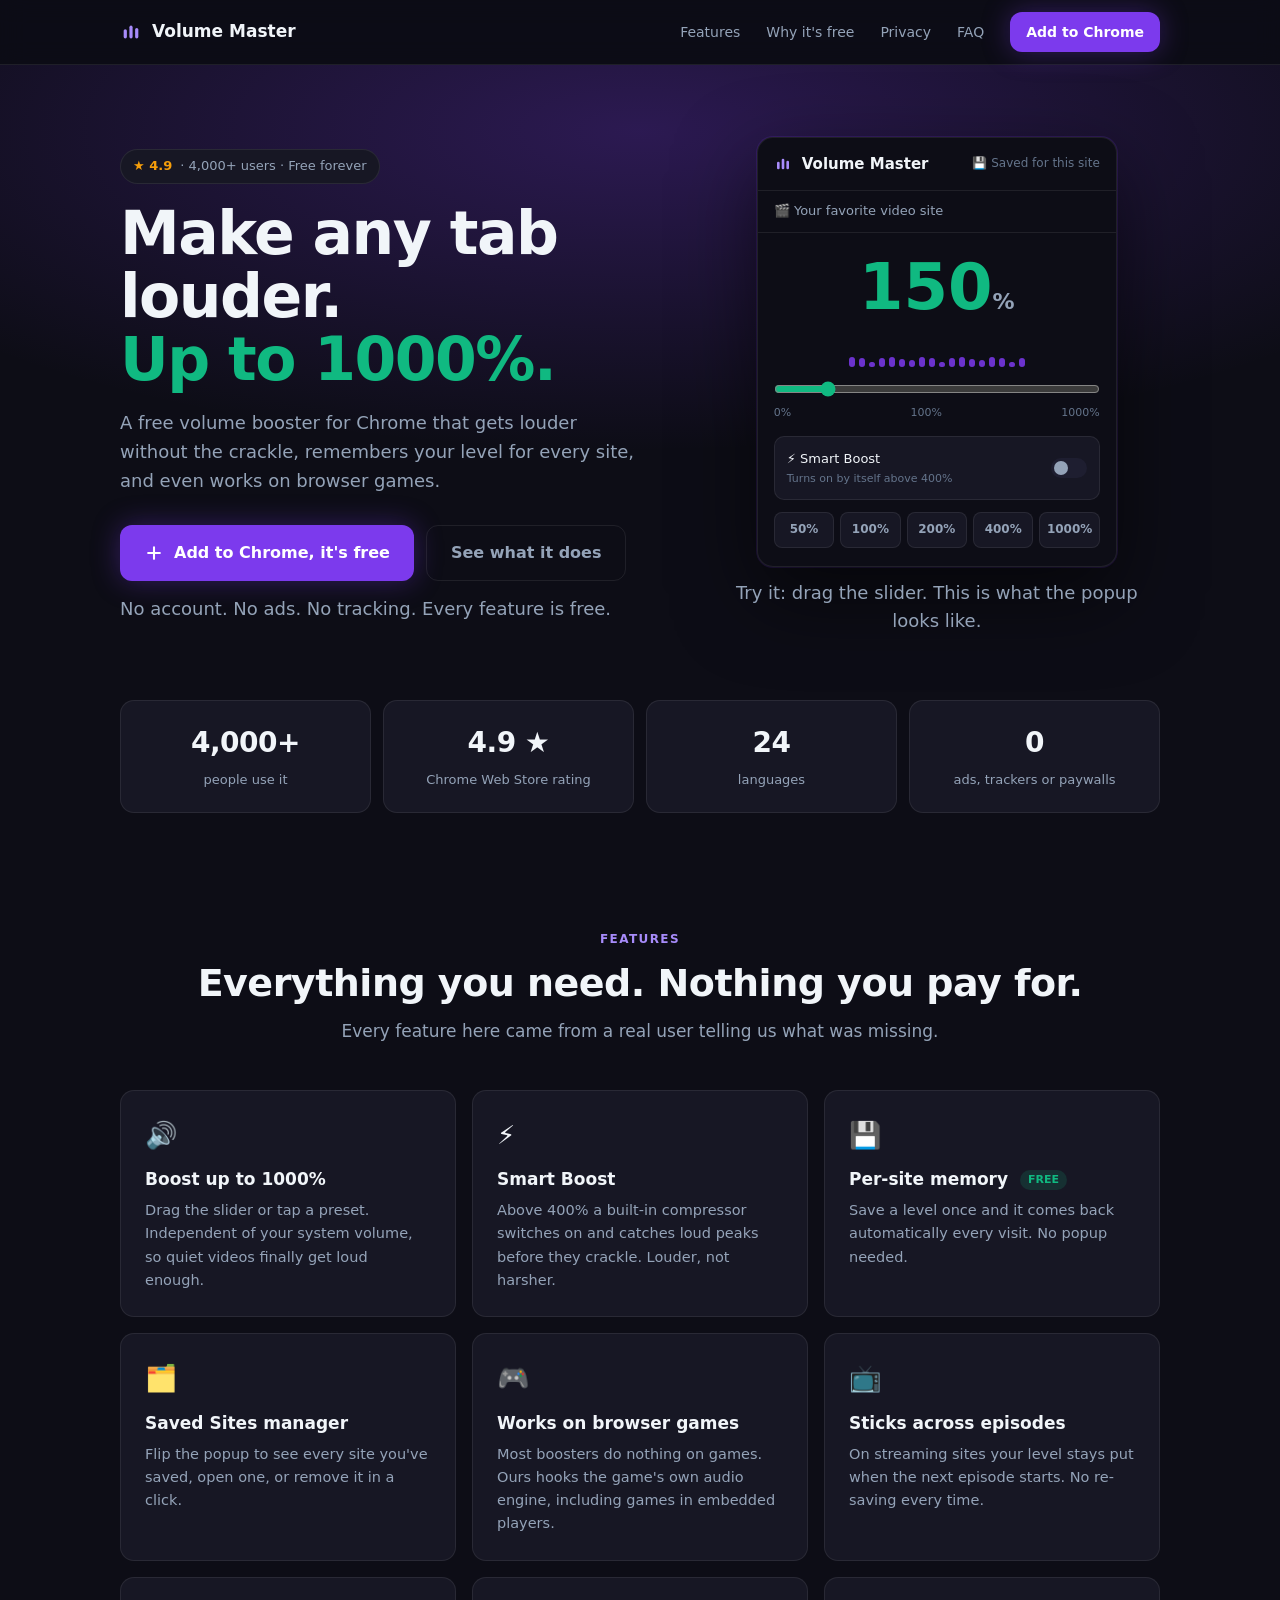
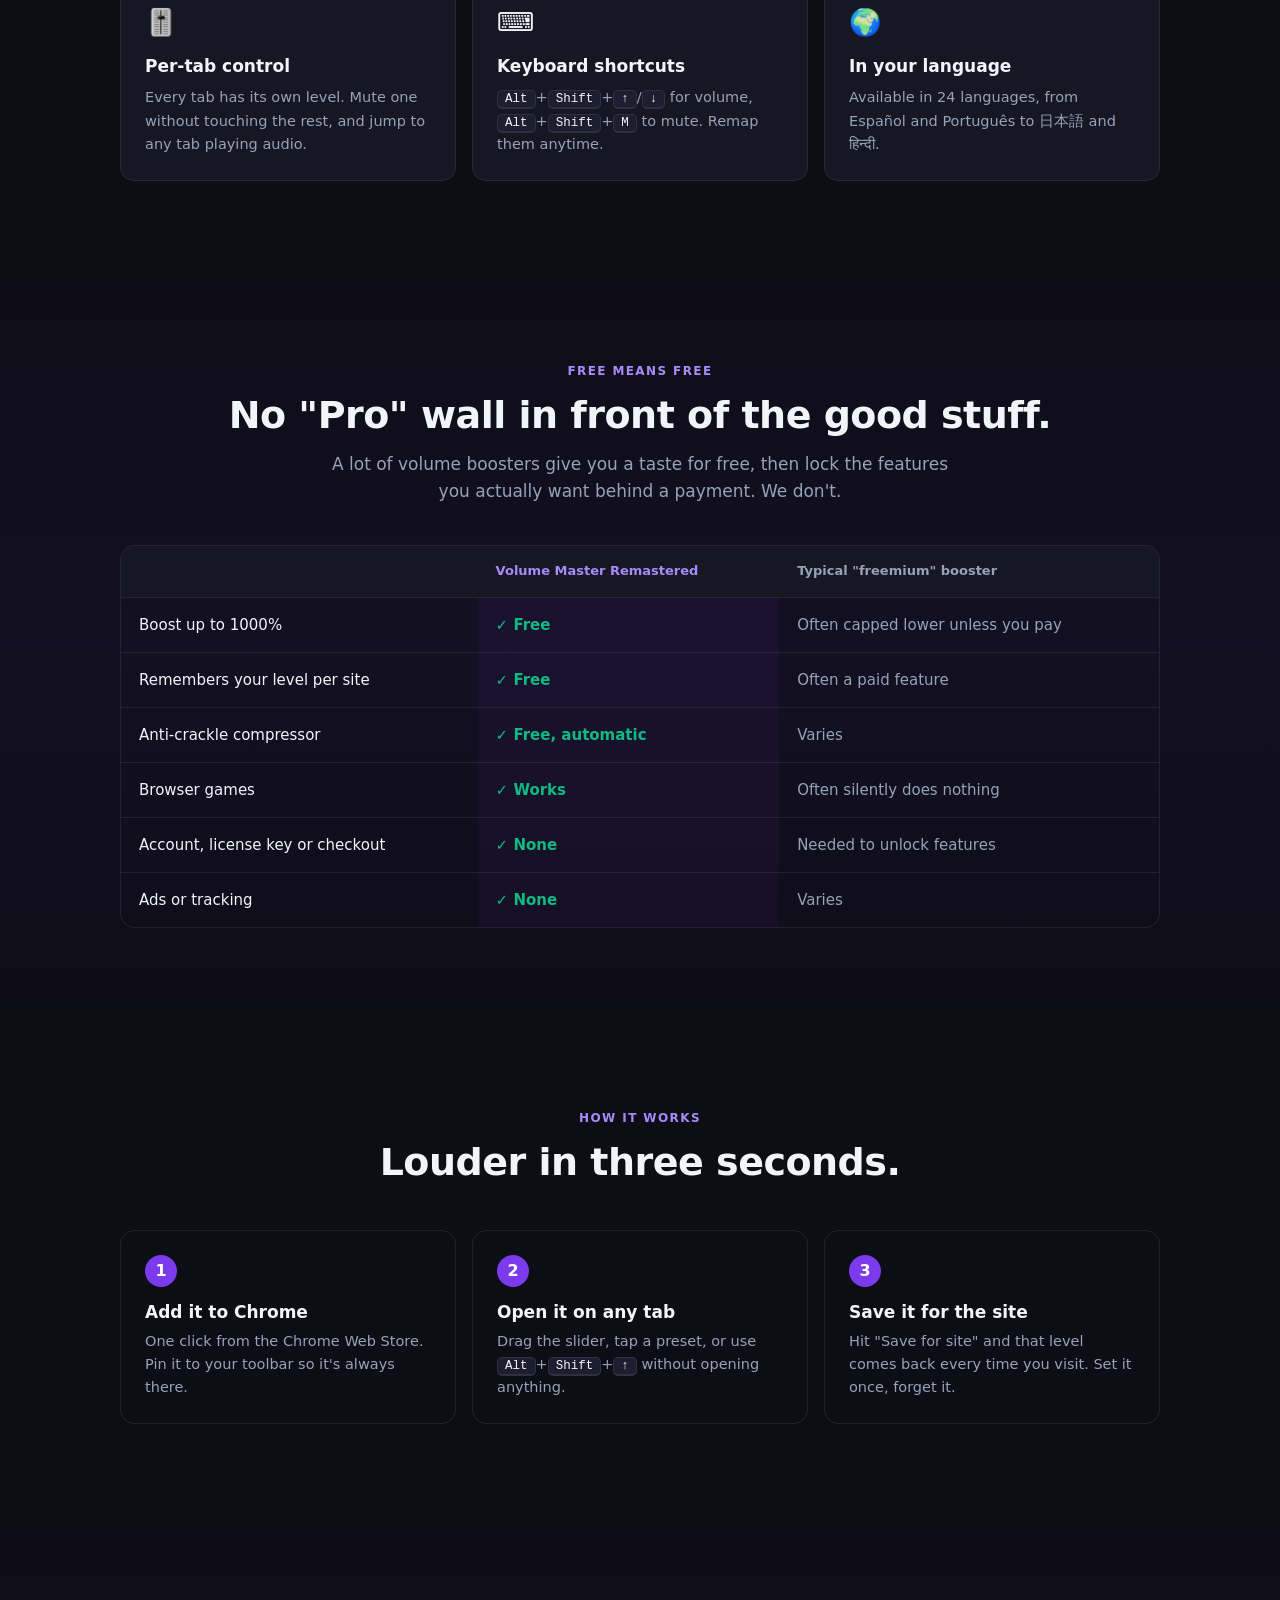
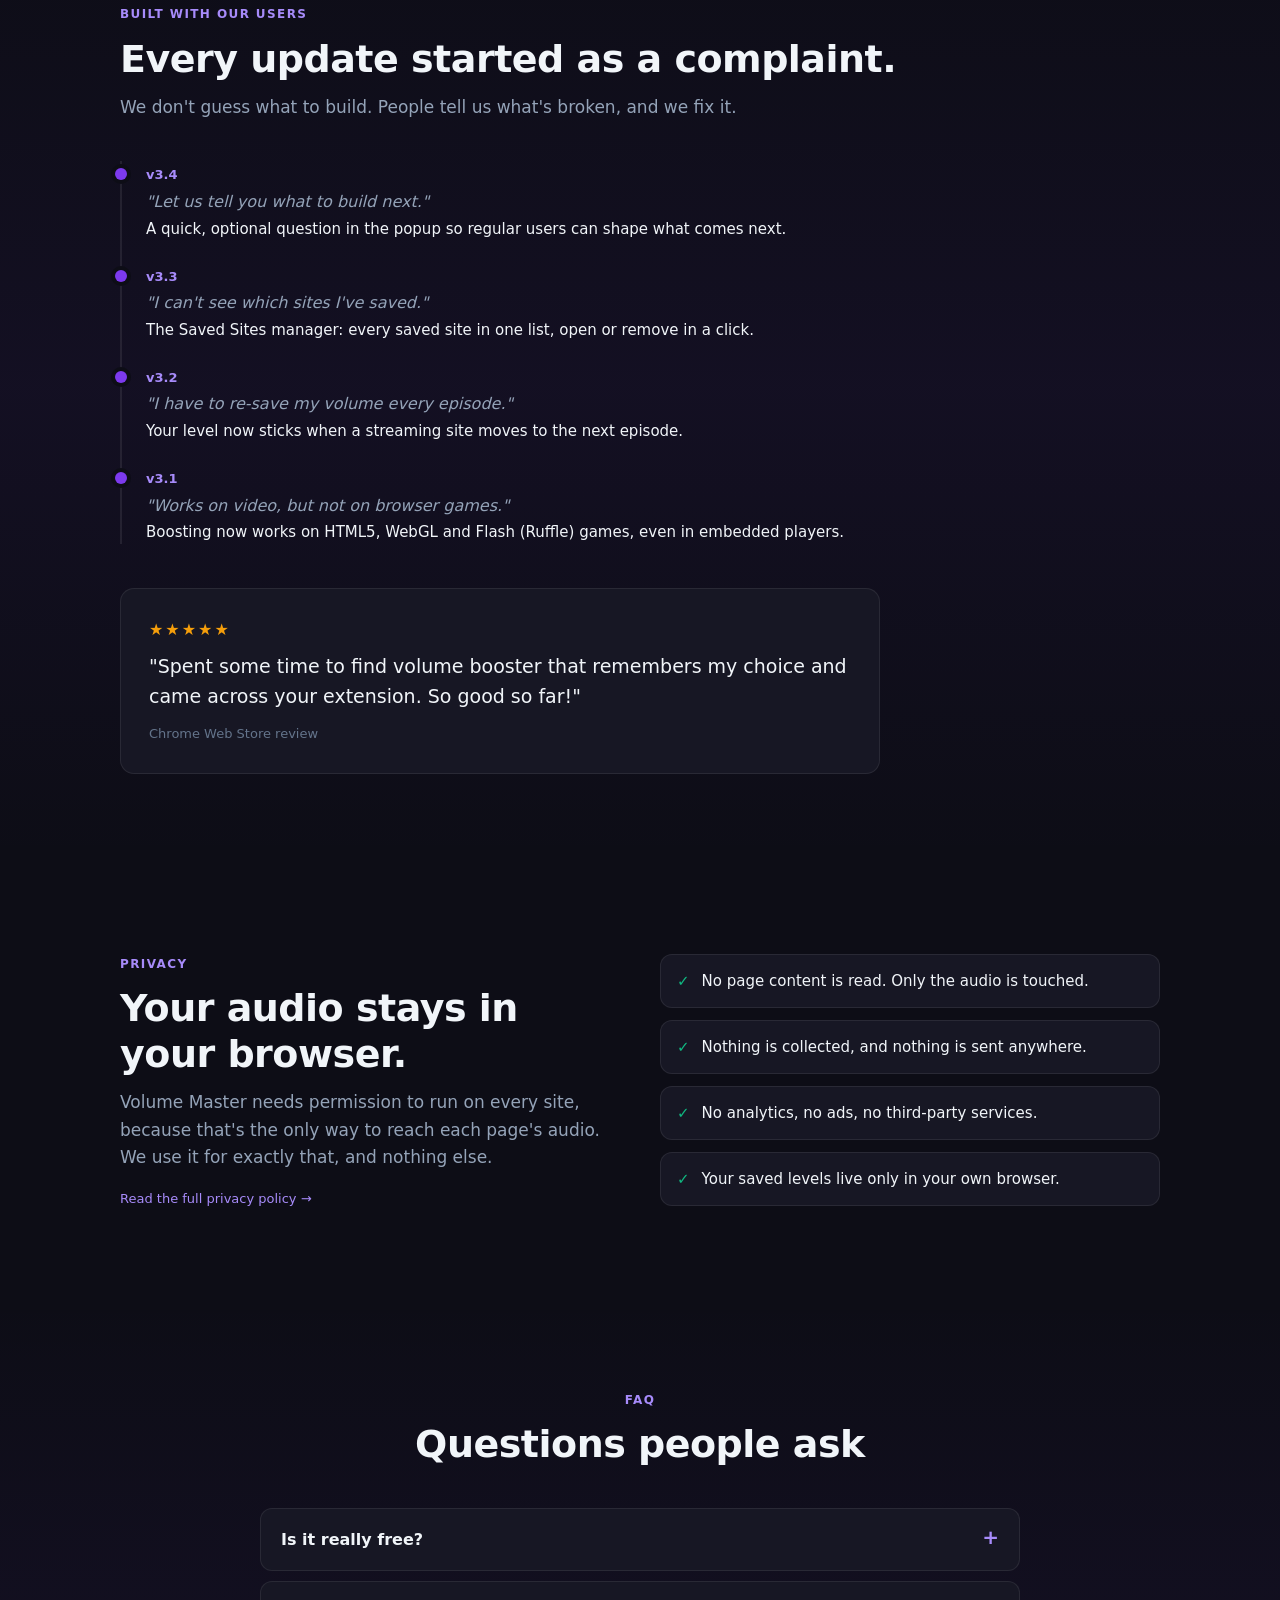
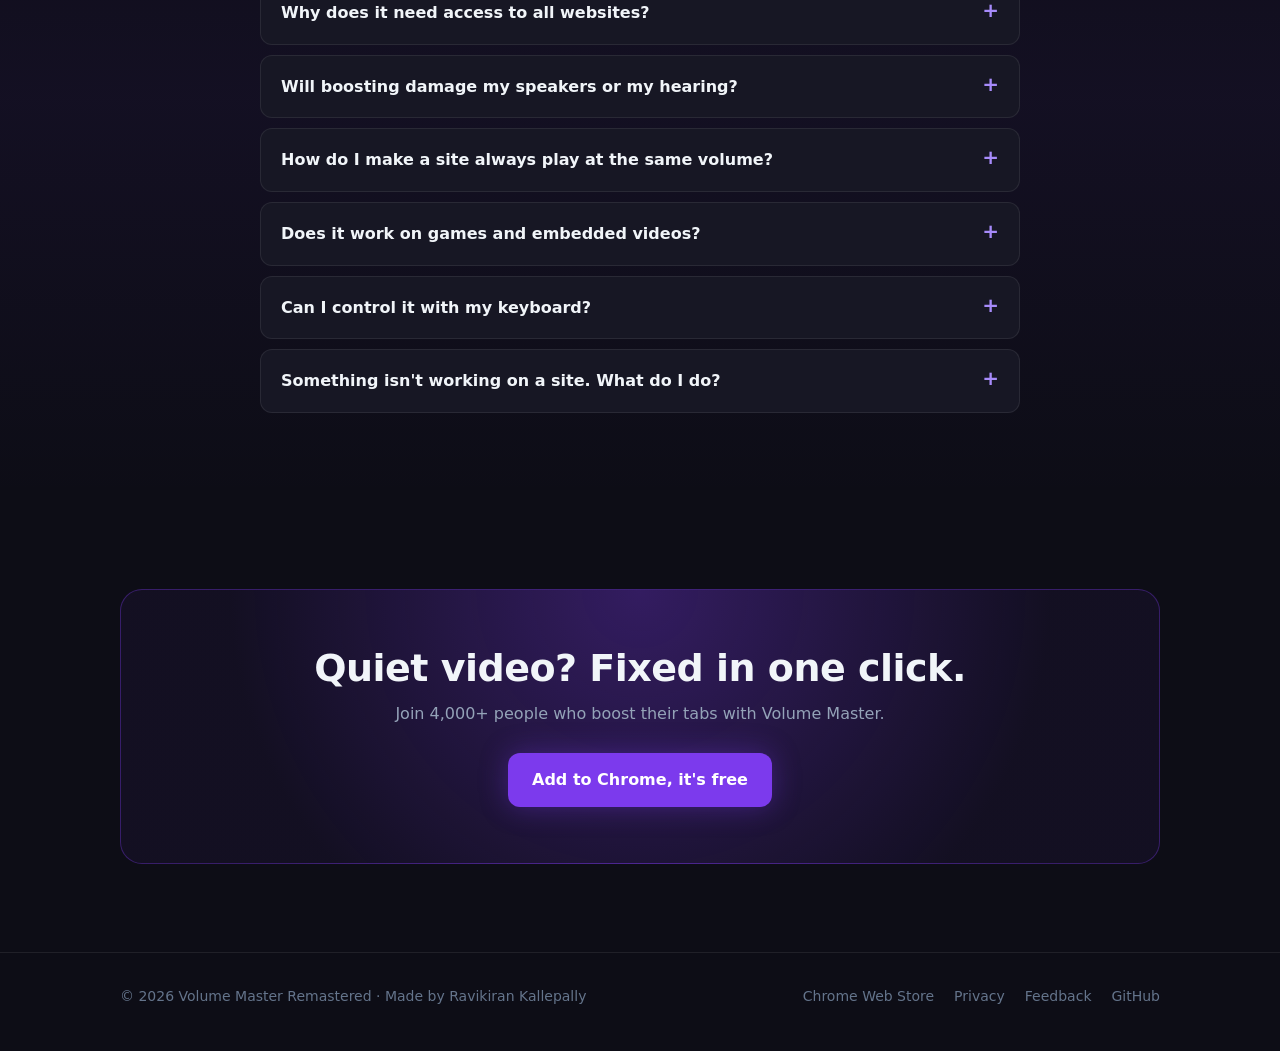
==== index.html @ 90c234b4 "feat: landing page for GitHub Pages Single-file index.html at the repo root, served by the existing " ====
<!doctype html>
<html lang="en">
<head>
<meta charset="utf-8">
<meta name="viewport" content="width=device-width, initial-scale=1">
<title>Volume Master Remastered: Free Volume Booster for Chrome (up to 1000%)</title>
<meta name="description" content="Make any Chrome tab louder, up to 1000%. Smart Boost keeps it clean, per-site memory remembers your level, and it works on browser games. Free, no ads, no tracking.">
<link rel="canonical" href="https://ravikiran-kallepally.github.io/Volume-Master/">
<link rel="icon" type="image/png" href="icons/icon32.png">
<meta property="og:type" content="website">
<meta property="og:title" content="Volume Master Remastered: Free Volume Booster for Chrome">
<meta property="og:description" content="Boost any tab up to 1000%. Smart Boost, per-site memory, browser games. Free, no ads, no tracking.">
<meta property="og:url" content="https://ravikiran-kallepally.github.io/Volume-Master/">
<meta property="og:image" content="https://ravikiran-kallepally.github.io/Volume-Master/store/hero_tile.png">
<meta name="twitter:card" content="summary_large_image">
<script type="application/ld+json">
{
  "@context": "https://schema.org",
  "@type": "SoftwareApplication",
  "name": "Volume Master Remastered",
  "applicationCategory": "BrowserApplication",
  "operatingSystem": "Chrome",
  "offers": { "@type": "Offer", "price": "0", "priceCurrency": "USD" },
  "aggregateRating": { "@type": "AggregateRating", "ratingValue": "4.9", "ratingCount": "32" },
  "url": "https://chromewebstore.google.com/detail/fhlnjpnemdhhoejgdelndonecnbeolok"
}
</script>
<style>
  :root {
    --bg:          #0d0d16;
    --surface:     #171724;
    --surface2:    #1e1e30;
    --border:      rgba(255,255,255,.08);
    --accent:      #7c3aed;
    --accent-2:    #a78bfa;
    --accent-glow: rgba(124,58,237,.35);
    --text:        #f1f5f9;
    --text-muted:  #64748b;
    --text-dim:    #94a3b8;
    --green:       #10b981;
    --amber:       #f59e0b;
    --radius:      14px;
    --max:         1080px;
  }
  * { box-sizing: border-box; margin: 0; padding: 0; }
  html { scroll-behavior: smooth; }
  body {
    background: var(--bg);
    color: var(--text);
    font-family: -apple-system, BlinkMacSystemFont, 'Segoe UI', system-ui, sans-serif;
    line-height: 1.6;
    -webkit-font-smoothing: antialiased;
  }
  a { color: inherit; text-decoration: none; }
  .wrap { max-width: var(--max); margin: 0 auto; padding: 0 20px; }
  section { padding: 88px 0; }
  h2 { font-size: clamp(26px, 4vw, 38px); line-height: 1.2; letter-spacing: -.5px; }
  .eyebrow {
    display: inline-block; margin-bottom: 12px;
    font-size: 12px; font-weight: 700; letter-spacing: 1.4px; text-transform: uppercase;
    color: var(--accent-2);
  }
  .lead { color: var(--text-dim); font-size: 17px; max-width: 620px; margin-top: 12px; }
  .center { text-align: center; }
  .center .lead { margin-left: auto; margin-right: auto; }

  /* ── Buttons ── */
  .btn {
    display: inline-flex; align-items: center; gap: 10px;
    padding: 14px 24px; border-radius: 12px;
    font-weight: 700; font-size: 16px;
    transition: transform .15s, filter .15s, background .15s;
  }
  .btn-primary { background: var(--accent); color: #fff; box-shadow: 0 0 28px var(--accent-glow); }
  .btn-primary:hover { filter: brightness(1.12); transform: translateY(-1px); }
  .btn-ghost { border: 1px solid var(--border); color: var(--text-dim); }
  .btn-ghost:hover { color: var(--text); background: var(--surface); }

  /* ── Nav ── */
  nav {
    position: sticky; top: 0; z-index: 10;
    background: rgba(13,13,22,.82); backdrop-filter: blur(12px);
    border-bottom: 1px solid var(--border);
  }
  nav .wrap { display: flex; align-items: center; justify-content: space-between; height: 64px; }
  .logo { display: flex; align-items: center; gap: 10px; font-weight: 800; font-size: 17px; }
  .logo svg { color: var(--accent-2); }
  .nav-links { display: flex; align-items: center; gap: 26px; font-size: 14px; color: var(--text-dim); }
  .nav-links a:hover { color: var(--text); }
  .nav-links .btn { padding: 9px 16px; font-size: 14px; color: #fff; }
  @media (max-width: 760px) { .nav-links a:not(.btn) { display: none; } }

  /* ── Hero ── */
  .hero { padding: 72px 0 64px; position: relative; overflow: hidden; }
  .hero::before {
    content: ""; position: absolute; inset: -40% -20% auto; height: 640px;
    background: radial-gradient(closest-side, rgba(124,58,237,.28), transparent);
    pointer-events: none;
  }
  .hero .wrap { position: relative; display: grid; grid-template-columns: 1.1fr .9fr; gap: 48px; align-items: center; }
  @media (max-width: 900px) { .hero .wrap { grid-template-columns: 1fr; } }
  .badge {
    display: inline-flex; align-items: center; gap: 8px;
    padding: 6px 12px; border-radius: 999px;
    background: var(--surface); border: 1px solid var(--border);
    font-size: 13px; color: var(--text-dim);
  }
  .badge b { color: var(--amber); }
  .hero h1 {
    font-size: clamp(36px, 6vw, 60px); line-height: 1.05; letter-spacing: -1.5px;
    margin: 18px 0 18px;
  }
  .hero h1 em { font-style: normal; color: var(--green); }
  .hero p { color: var(--text-dim); font-size: 18px; max-width: 520px; }
  .cta-row { display: flex; flex-wrap: wrap; gap: 12px; margin-top: 30px; }
  .fine { margin-top: 14px; font-size: 13px; color: var(--text-muted); }

  /* ── Popup demo ── */
  .popup {
    width: 100%; max-width: 360px; margin: 0 auto;
    background: var(--bg); border: 1px solid var(--border); border-radius: 16px;
    box-shadow: 0 30px 80px rgba(0,0,0,.55), 0 0 0 1px rgba(124,58,237,.18);
    overflow: hidden;
  }
  .popup-head { display: flex; justify-content: space-between; align-items: center; padding: 14px 16px; border-bottom: 1px solid var(--border); }
  .popup-head .logo { font-size: 15px; }
  .popup-site { padding: 10px 16px; font-size: 13px; color: var(--text-dim); border-bottom: 1px solid var(--border); }
  .popup-body { padding: 22px 16px 18px; }
  .vol { text-align: center; font-weight: 800; font-size: 64px; line-height: 1; color: var(--green); transition: color .2s; }
  .vol small { font-size: 22px; color: var(--text-dim); font-weight: 600; }
  .vol.loud { color: var(--amber); }
  .bars { display: flex; justify-content: center; align-items: flex-end; gap: 4px; height: 34px; margin: 14px 0 6px; }
  .bars span { width: 6px; border-radius: 3px; background: var(--accent); opacity: .85; transition: height .25s; }
  input[type=range] { width: 100%; accent-color: var(--green); margin: 8px 0 4px; }
  .scale { display: flex; justify-content: space-between; font-size: 11px; color: var(--text-muted); }
  .sb {
    display: flex; justify-content: space-between; align-items: center;
    margin-top: 14px; padding: 12px; border-radius: 10px;
    background: var(--surface); border: 1px solid var(--border);
    font-size: 13px;
  }
  .sb small { display: block; color: var(--text-muted); font-size: 11px; }
  .toggle { width: 36px; height: 20px; border-radius: 999px; background: var(--surface2); position: relative; transition: background .2s; }
  .toggle::after { content: ""; position: absolute; top: 3px; left: 3px; width: 14px; height: 14px; border-radius: 50%; background: var(--text-dim); transition: transform .2s, background .2s; }
  .toggle.on { background: var(--accent); }
  .toggle.on::after { transform: translateX(16px); background: #fff; }
  .presets { display: grid; grid-template-columns: repeat(5, 1fr); gap: 6px; margin-top: 12px; }
  .presets button {
    padding: 7px 0; border-radius: 8px; border: 1px solid var(--border);
    background: var(--surface); color: var(--text-dim); font: inherit; font-size: 12px; font-weight: 600; cursor: pointer;
  }
  .presets button:hover { color: var(--text); border-color: rgba(124,58,237,.5); }
  .demo-note { text-align: center; font-size: 12px; color: var(--text-muted); margin-top: 12px; }

  /* ── Stats strip ── */
  .stats { padding: 0 0 24px; }
  .stats .wrap { display: grid; grid-template-columns: repeat(4, 1fr); gap: 12px; }
  @media (max-width: 700px) { .stats .wrap { grid-template-columns: repeat(2, 1fr); } }
  .stat { background: var(--surface); border: 1px solid var(--border); border-radius: var(--radius); padding: 20px; text-align: center; }
  .stat b { display: block; font-size: 28px; letter-spacing: -.5px; }
  .stat span { font-size: 13px; color: var(--text-dim); }

  /* ── Features ── */
  .grid { display: grid; grid-template-columns: repeat(3, 1fr); gap: 16px; margin-top: 44px; }
  @media (max-width: 900px) { .grid { grid-template-columns: repeat(2, 1fr); } }
  @media (max-width: 600px) { .grid { grid-template-columns: 1fr; } }
  .card {
    background: var(--surface); border: 1px solid var(--border); border-radius: var(--radius);
    padding: 24px; transition: border-color .2s, transform .2s;
  }
  .card:hover { border-color: rgba(124,58,237,.45); transform: translateY(-2px); }
  .card .ico { font-size: 26px; }
  .card h3 { font-size: 17px; margin: 10px 0 6px; }
  .card p { font-size: 14.5px; color: var(--text-dim); }
  .tag { display: inline-block; margin-left: 6px; padding: 1px 8px; border-radius: 999px; font-size: 11px; font-weight: 700; vertical-align: 2px; background: rgba(16,185,129,.15); color: var(--green); }

  /* ── Free table ── */
  .alt { background: linear-gradient(180deg, transparent, rgba(124,58,237,.06), transparent); }
  .table-wrap { margin-top: 40px; overflow-x: auto; border: 1px solid var(--border); border-radius: var(--radius); }
  table { width: 100%; border-collapse: collapse; min-width: 520px; font-size: 15px; }
  th, td { padding: 15px 18px; text-align: left; border-bottom: 1px solid var(--border); }
  tr:last-child td { border-bottom: none; }
  th { font-size: 13px; color: var(--text-dim); font-weight: 600; background: var(--surface); }
  th.us { color: var(--accent-2); }
  td.us { color: var(--green); font-weight: 600; background: rgba(124,58,237,.06); }
  td.them { color: var(--text-dim); }

  /* ── Steps ── */
  .steps { display: grid; grid-template-columns: repeat(3, 1fr); gap: 16px; margin-top: 44px; counter-reset: step; }
  @media (max-width: 800px) { .steps { grid-template-columns: 1fr; } }
  .step { padding: 24px; border-radius: var(--radius); border: 1px solid var(--border); }
  .step::before {
    counter-increment: step; content: counter(step);
    display: inline-flex; align-items: center; justify-content: center;
    width: 32px; height: 32px; border-radius: 50%;
    background: var(--accent); color: #fff; font-weight: 800; margin-bottom: 12px;
  }
  .step h3 { font-size: 17px; margin-bottom: 4px; }
  .step p { color: var(--text-dim); font-size: 14.5px; }
  kbd {
    display: inline-block; padding: 1px 7px; border-radius: 5px;
    background: var(--surface2); border: 1px solid var(--border); border-bottom-width: 2px;
    font: 12.5px ui-monospace, SFMono-Regular, Menlo, monospace; color: var(--text);
  }

  /* ── Timeline ── */
  .timeline { margin-top: 40px; border-left: 2px solid var(--border); padding-left: 24px; display: grid; gap: 22px; max-width: 760px; }
  .tl { position: relative; }
  .tl::before { content: ""; position: absolute; left: -31px; top: 7px; width: 12px; height: 12px; border-radius: 50%; background: var(--accent); box-shadow: 0 0 0 4px var(--bg); }
  .tl .v { font-size: 13px; font-weight: 700; color: var(--accent-2); }
  .tl q { display: block; color: var(--text-dim); font-style: italic; margin: 2px 0; }
  .tl q::before, .tl q::after { content: ""; }
  .tl p { font-size: 15px; }
  .quote {
    margin-top: 44px; padding: 28px; border-radius: var(--radius);
    background: var(--surface); border: 1px solid var(--border); max-width: 760px;
  }
  .quote .stars { color: var(--amber); letter-spacing: 2px; }
  .quote blockquote { font-size: 19px; margin: 8px 0; }
  .quote cite { font-size: 13px; color: var(--text-muted); font-style: normal; }

  /* ── Privacy ── */
  .privacy .wrap { display: grid; grid-template-columns: 1fr 1fr; gap: 40px; align-items: center; }
  @media (max-width: 800px) { .privacy .wrap { grid-template-columns: 1fr; } }
  .checks { list-style: none; display: grid; gap: 12px; }
  .checks li { display: flex; gap: 12px; padding: 14px 16px; border-radius: 12px; background: var(--surface); border: 1px solid var(--border); font-size: 15px; }
  .checks li::before { content: "✓"; color: var(--green); font-weight: 800; }

  /* ── FAQ ── */
  .faq { max-width: 760px; margin: 40px auto 0; display: grid; gap: 10px; }
  details { background: var(--surface); border: 1px solid var(--border); border-radius: 12px; padding: 4px 20px; }
  summary { cursor: pointer; padding: 14px 0; font-weight: 600; list-style: none; display: flex; justify-content: space-between; gap: 12px; }
  summary::-webkit-details-marker { display: none; }
  summary::after { content: "+"; color: var(--accent-2); font-size: 20px; line-height: 1; }
  details[open] summary::after { content: "−"; }
  details p { color: var(--text-dim); padding-bottom: 16px; font-size: 15px; }

  /* ── Final CTA + footer ── */
  .final { text-align: center; }
  .final .box {
    padding: 56px 24px; border-radius: 22px;
    background: radial-gradient(circle at 50% 0%, rgba(124,58,237,.35), rgba(124,58,237,.06) 70%);
    border: 1px solid rgba(124,58,237,.35);
  }
  .final p { color: var(--text-dim); margin: 10px 0 26px; }
  footer { border-top: 1px solid var(--border); padding: 32px 0 44px; font-size: 14px; color: var(--text-muted); }
  footer .wrap { display: flex; flex-wrap: wrap; gap: 16px 28px; justify-content: space-between; align-items: center; }
  footer nav { all: unset; display: flex; flex-wrap: wrap; gap: 20px; }
  footer a:hover { color: var(--text); }
</style>
</head>
<body>

<nav>
  <div class="wrap">
    <a class="logo" href="#">
      <svg width="22" height="22" viewBox="0 0 24 24" fill="currentColor" aria-hidden="true">
        <rect x="4" y="9" width="3.5" height="10" rx="1.75"/><rect x="10.25" y="5" width="3.5" height="14" rx="1.75"/><rect x="16.5" y="7.5" width="3.5" height="11.5" rx="1.75"/>
      </svg>
      Volume Master
    </a>
    <div class="nav-links">
      <a href="#features">Features</a>
      <a href="#free">Why it's free</a>
      <a href="#privacy">Privacy</a>
      <a href="#faq">FAQ</a>
      <a class="btn btn-primary" href="https://chromewebstore.google.com/detail/fhlnjpnemdhhoejgdelndonecnbeolok">Add to Chrome</a>
    </div>
  </div>
</nav>

<header class="hero">
  <div class="wrap">
    <div>
      <span class="badge"><b>★ 4.9</b> · 4,000+ users · Free forever</span>
      <h1>Make any tab louder.<br><em>Up to 1000%.</em></h1>
      <p>A free volume booster for Chrome that gets louder without the crackle, remembers your level for every site, and even works on browser games.</p>
      <div class="cta-row">
        <a class="btn btn-primary" href="https://chromewebstore.google.com/detail/fhlnjpnemdhhoejgdelndonecnbeolok">
          <svg width="20" height="20" viewBox="0 0 24 24" fill="none" stroke="currentColor" stroke-width="2.5" stroke-linecap="round" aria-hidden="true"><path d="M12 5v14M5 12h14"/></svg>
          Add to Chrome, it's free
        </a>
        <a class="btn btn-ghost" href="#features">See what it does</a>
      </div>
      <p class="fine">No account. No ads. No tracking. Every feature is free.</p>
    </div>

    <!-- Interactive replica of the real popup -->
    <div>
      <div class="popup" aria-label="Volume Master popup preview">
        <div class="popup-head">
          <span class="logo">
            <svg width="18" height="18" viewBox="0 0 24 24" fill="currentColor" aria-hidden="true">
              <rect x="4" y="9" width="3.5" height="10" rx="1.75"/><rect x="10.25" y="5" width="3.5" height="14" rx="1.75"/><rect x="16.5" y="7.5" width="3.5" height="11.5" rx="1.75"/>
            </svg>
            Volume Master
          </span>
          <span style="font-size:12px;color:var(--text-muted)">💾 Saved for this site</span>
        </div>
        <div class="popup-site">🎬 Your favorite video site</div>
        <div class="popup-body">
          <div class="vol" id="vol">150<small>%</small></div>
          <div class="bars" id="bars"></div>
          <input type="range" id="slider" min="0" max="1000" step="10" value="150" aria-label="Volume">
          <div class="scale"><span>0%</span><span>100%</span><span>1000%</span></div>
          <div class="sb">
            <div>⚡ Smart Boost<small id="sb-note">Turns on by itself above 400%</small></div>
            <div class="toggle" id="toggle"></div>
          </div>
          <div class="presets">
            <button data-v="50">50%</button><button data-v="100">100%</button><button data-v="200">200%</button><button data-v="400">400%</button><button data-v="1000">1000%</button>
          </div>
        </div>
      </div>
      <p class="demo-note">Try it: drag the slider. This is what the popup looks like.</p>
    </div>
  </div>
</header>

<div class="stats">
  <div class="wrap">
    <div class="stat"><b>4,000+</b><span>people use it</span></div>
    <div class="stat"><b>4.9 ★</b><span>Chrome Web Store rating</span></div>
    <div class="stat"><b>24</b><span>languages</span></div>
    <div class="stat"><b>0</b><span>ads, trackers or paywalls</span></div>
  </div>
</div>

<section id="features">
  <div class="wrap center">
    <span class="eyebrow">Features</span>
    <h2>Everything you need. Nothing you pay for.</h2>
    <p class="lead">Every feature here came from a real user telling us what was missing.</p>
    <div class="grid" style="text-align:left">
      <div class="card"><div class="ico">🔊</div><h3>Boost up to 1000%</h3><p>Drag the slider or tap a preset. Independent of your system volume, so quiet videos finally get loud enough.</p></div>
      <div class="card"><div class="ico">⚡</div><h3>Smart Boost</h3><p>Above 400% a built-in compressor switches on and catches loud peaks before they crackle. Louder, not harsher.</p></div>
      <div class="card"><div class="ico">💾</div><h3>Per-site memory <span class="tag">FREE</span></h3><p>Save a level once and it comes back automatically every visit. No popup needed.</p></div>
      <div class="card"><div class="ico">🗂️</div><h3>Saved Sites manager</h3><p>Flip the popup to see every site you've saved, open one, or remove it in a click.</p></div>
      <div class="card"><div class="ico">🎮</div><h3>Works on browser games</h3><p>Most boosters do nothing on games. Ours hooks the game's own audio engine, including games in embedded players.</p></div>
      <div class="card"><div class="ico">📺</div><h3>Sticks across episodes</h3><p>On streaming sites your level stays put when the next episode starts. No re-saving every time.</p></div>
      <div class="card"><div class="ico">🎚️</div><h3>Per-tab control</h3><p>Every tab has its own level. Mute one without touching the rest, and jump to any tab playing audio.</p></div>
      <div class="card"><div class="ico">⌨️</div><h3>Keyboard shortcuts</h3><p><kbd>Alt</kbd>+<kbd>Shift</kbd>+<kbd>↑</kbd>/<kbd>↓</kbd> for volume, <kbd>Alt</kbd>+<kbd>Shift</kbd>+<kbd>M</kbd> to mute. Remap them anytime.</p></div>
      <div class="card"><div class="ico">🌍</div><h3>In your language</h3><p>Available in 24 languages, from Español and Português to 日本語 and हिन्दी.</p></div>
    </div>
  </div>
</section>

<section id="free" class="alt">
  <div class="wrap center">
    <span class="eyebrow">Free means free</span>
    <h2>No "Pro" wall in front of the good stuff.</h2>
    <p class="lead">A lot of volume boosters give you a taste for free, then lock the features you actually want behind a payment. We don't.</p>
    <div class="table-wrap" style="text-align:left">
      <table>
        <thead><tr><th></th><th class="us">Volume Master Remastered</th><th>Typical "freemium" booster</th></tr></thead>
        <tbody>
          <tr><td>Boost up to 1000%</td><td class="us">✓ Free</td><td class="them">Often capped lower unless you pay</td></tr>
          <tr><td>Remembers your level per site</td><td class="us">✓ Free</td><td class="them">Often a paid feature</td></tr>
          <tr><td>Anti-crackle compressor</td><td class="us">✓ Free, automatic</td><td class="them">Varies</td></tr>
          <tr><td>Browser games</td><td class="us">✓ Works</td><td class="them">Often silently does nothing</td></tr>
          <tr><td>Account, license key or checkout</td><td class="us">✓ None</td><td class="them">Needed to unlock features</td></tr>
          <tr><td>Ads or tracking</td><td class="us">✓ None</td><td class="them">Varies</td></tr>
        </tbody>
      </table>
    </div>
  </div>
</section>

<section>
  <div class="wrap center">
    <span class="eyebrow">How it works</span>
    <h2>Louder in three seconds.</h2>
    <div class="steps" style="text-align:left">
      <div class="step"><h3>Add it to Chrome</h3><p>One click from the Chrome Web Store. Pin it to your toolbar so it's always there.</p></div>
      <div class="step"><h3>Open it on any tab</h3><p>Drag the slider, tap a preset, or use <kbd>Alt</kbd>+<kbd>Shift</kbd>+<kbd>↑</kbd> without opening anything.</p></div>
      <div class="step"><h3>Save it for the site</h3><p>Hit "Save for site" and that level comes back every time you visit. Set it once, forget it.</p></div>
    </div>
  </div>
</section>

<section class="alt">
  <div class="wrap">
    <span class="eyebrow">Built with our users</span>
    <h2>Every update started as a complaint.</h2>
    <p class="lead">We don't guess what to build. People tell us what's broken, and we fix it.</p>
    <div class="timeline">
      <div class="tl"><span class="v">v3.4</span><q>"Let us tell you what to build next."</q><p>A quick, optional question in the popup so regular users can shape what comes next.</p></div>
      <div class="tl"><span class="v">v3.3</span><q>"I can't see which sites I've saved."</q><p>The Saved Sites manager: every saved site in one list, open or remove in a click.</p></div>
      <div class="tl"><span class="v">v3.2</span><q>"I have to re-save my volume every episode."</q><p>Your level now sticks when a streaming site moves to the next episode.</p></div>
      <div class="tl"><span class="v">v3.1</span><q>"Works on video, but not on browser games."</q><p>Boosting now works on HTML5, WebGL and Flash (Ruffle) games, even in embedded players.</p></div>
    </div>
    <div class="quote">
      <div class="stars">★★★★★</div>
      <blockquote>"Spent some time to find volume booster that remembers my choice and came across your extension. So good so far!"</blockquote>
      <cite>Chrome Web Store review</cite>
    </div>
  </div>
</section>

<section id="privacy" class="privacy">
  <div class="wrap">
    <div>
      <span class="eyebrow">Privacy</span>
      <h2>Your audio stays in your browser.</h2>
      <p class="lead">Volume Master needs permission to run on every site, because that's the only way to reach each page's audio. We use it for exactly that, and nothing else.</p>
      <p class="fine" style="margin-top:18px"><a href="privacy.html" style="color:var(--accent-2)">Read the full privacy policy →</a></p>
    </div>
    <ul class="checks">
      <li>No page content is read. Only the audio is touched.</li>
      <li>Nothing is collected, and nothing is sent anywhere.</li>
      <li>No analytics, no ads, no third-party services.</li>
      <li>Your saved levels live only in your own browser.</li>
    </ul>
  </div>
</section>

<section id="faq" class="alt">
  <div class="wrap center">
    <span class="eyebrow">FAQ</span>
    <h2>Questions people ask</h2>
    <div class="faq" style="text-align:left">
      <details><summary>Is it really free?</summary><p>Yes. Every feature is free, with no ads, no account and no trial. There's no paywall in front of 1000% boost or per-site memory.</p></details>
      <details><summary>Why does it need access to all websites?</summary><p>To boost a page's audio, the extension has to connect to that page's audio pipeline, and you might want to boost any site. It doesn't read the page's content, and it doesn't collect or send any data.</p></details>
      <details><summary>Will boosting damage my speakers or my hearing?</summary><p>Smart Boost keeps loud peaks from crackling, which is easier on speakers. Very high levels can still be uncomfortably loud, especially on headphones, so turn it up gradually and take it easy on your ears.</p></details>
      <details><summary>How do I make a site always play at the same volume?</summary><p>Set the level you like, then tap "Save for site". Next time you open that site, the level comes back by itself. Manage all saved sites from the list icon in the popup.</p></details>
      <details><summary>Does it work on games and embedded videos?</summary><p>Yes. It works on video and audio players, players embedded in other pages, and browser games built with HTML5, WebGL, Unity or Flash (via Ruffle).</p></details>
      <details><summary>Can I control it with my keyboard?</summary><p>Yes: Alt+Shift+↑ and Alt+Shift+↓ change the volume by 10%, and Alt+Shift+M mutes. You can change them at chrome://extensions/shortcuts.</p></details>
      <details><summary>Something isn't working on a site. What do I do?</summary><p>Email <a href="mailto:ravikirankallepally@gmail.com?subject=Volume%20Master%20feedback" style="color:var(--accent-2)">ravikirankallepally@gmail.com</a> with the site name. Most of our updates started as messages like that.</p></details>
    </div>
  </div>
</section>

<section class="final">
  <div class="wrap">
    <div class="box">
      <h2>Quiet video? Fixed in one click.</h2>
      <p>Join 4,000+ people who boost their tabs with Volume Master.</p>
      <a class="btn btn-primary" href="https://chromewebstore.google.com/detail/fhlnjpnemdhhoejgdelndonecnbeolok">Add to Chrome, it's free</a>
    </div>
  </div>
</section>

<footer>
  <div class="wrap">
    <span>© 2026 Volume Master Remastered · Made by Ravikiran Kallepally</span>
    <nav>
      <a href="https://chromewebstore.google.com/detail/fhlnjpnemdhhoejgdelndonecnbeolok">Chrome Web Store</a>
      <a href="privacy.html">Privacy</a>
      <a href="mailto:ravikirankallepally@gmail.com?subject=Volume%20Master%20feedback">Feedback</a>
      <a href="https://github.com/Ravikiran-Kallepally/Volume-Master">GitHub</a>
    </nav>
  </div>
</footer>

<script>
  // Popup replica: slider drives the % readout, the EQ bars and Smart Boost.
  const slider = document.getElementById('slider');
  const vol    = document.getElementById('vol');
  const bars   = document.getElementById('bars');
  const toggle = document.getElementById('toggle');
  const note   = document.getElementById('sb-note');
  const N = 18;
  for (let i = 0; i < N; i++) bars.appendChild(document.createElement('span'));

  function render() {
    const v = +slider.value;
    vol.firstChild.nodeValue = v;
    vol.classList.toggle('loud', v > 400);
    toggle.classList.toggle('on', v > 400);
    note.textContent = v > 400 ? 'On: catching peaks so it stays clean' : 'Turns on by itself above 400%';
    const level = Math.min(1, v / 1000);
    [...bars.children].forEach((b, i) => {
      const shape = 0.45 + 0.55 * Math.abs(Math.sin(i * 0.9 + v / 120));
      // Smart Boost caps the tallest bars, like a limiter catching peaks
      const h = Math.max(3, 34 * Math.min(v > 400 ? 0.82 : 1, shape * (0.15 + level)));
      b.style.height = h + 'px';
    });
  }
  slider.addEventListener('input', render);
  document.querySelectorAll('.presets button').forEach(b =>
    b.addEventListener('click', () => { slider.value = b.dataset.v; render(); }));
  render();
</script>
</body>
</html>
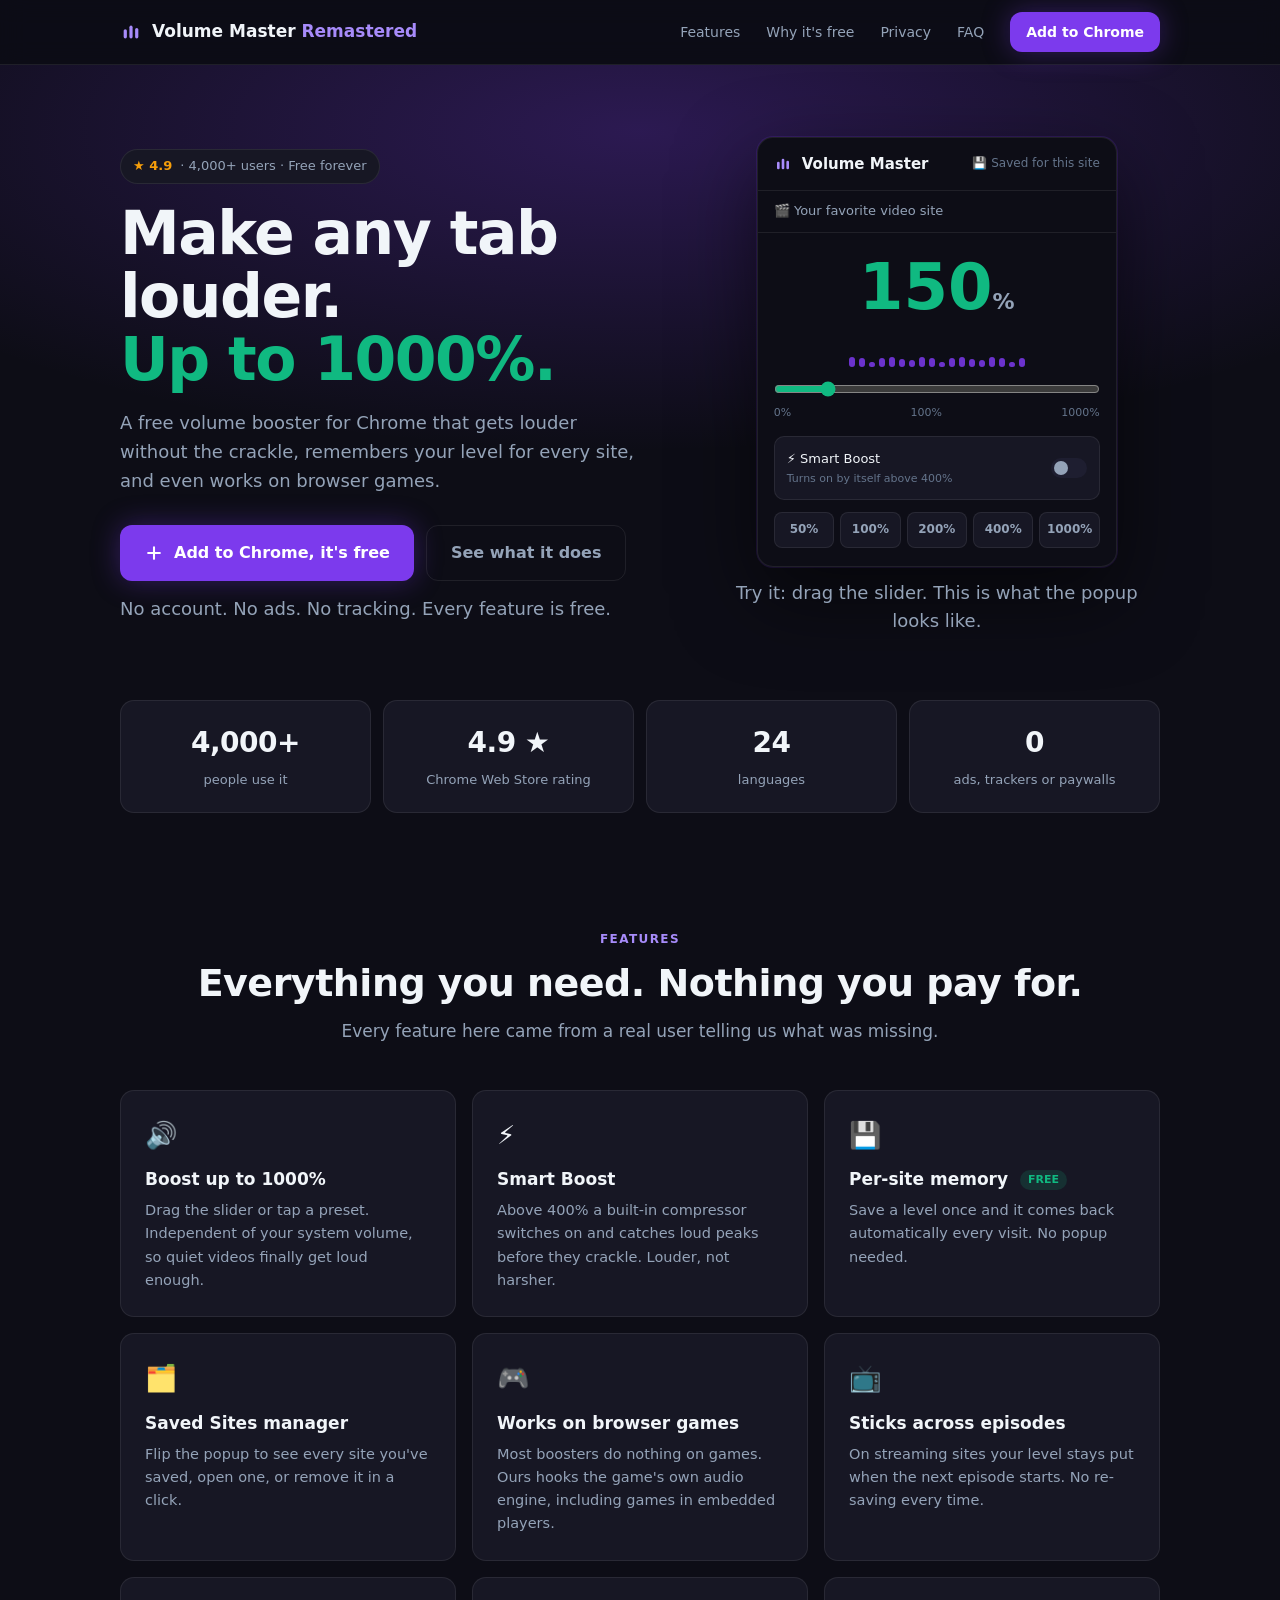
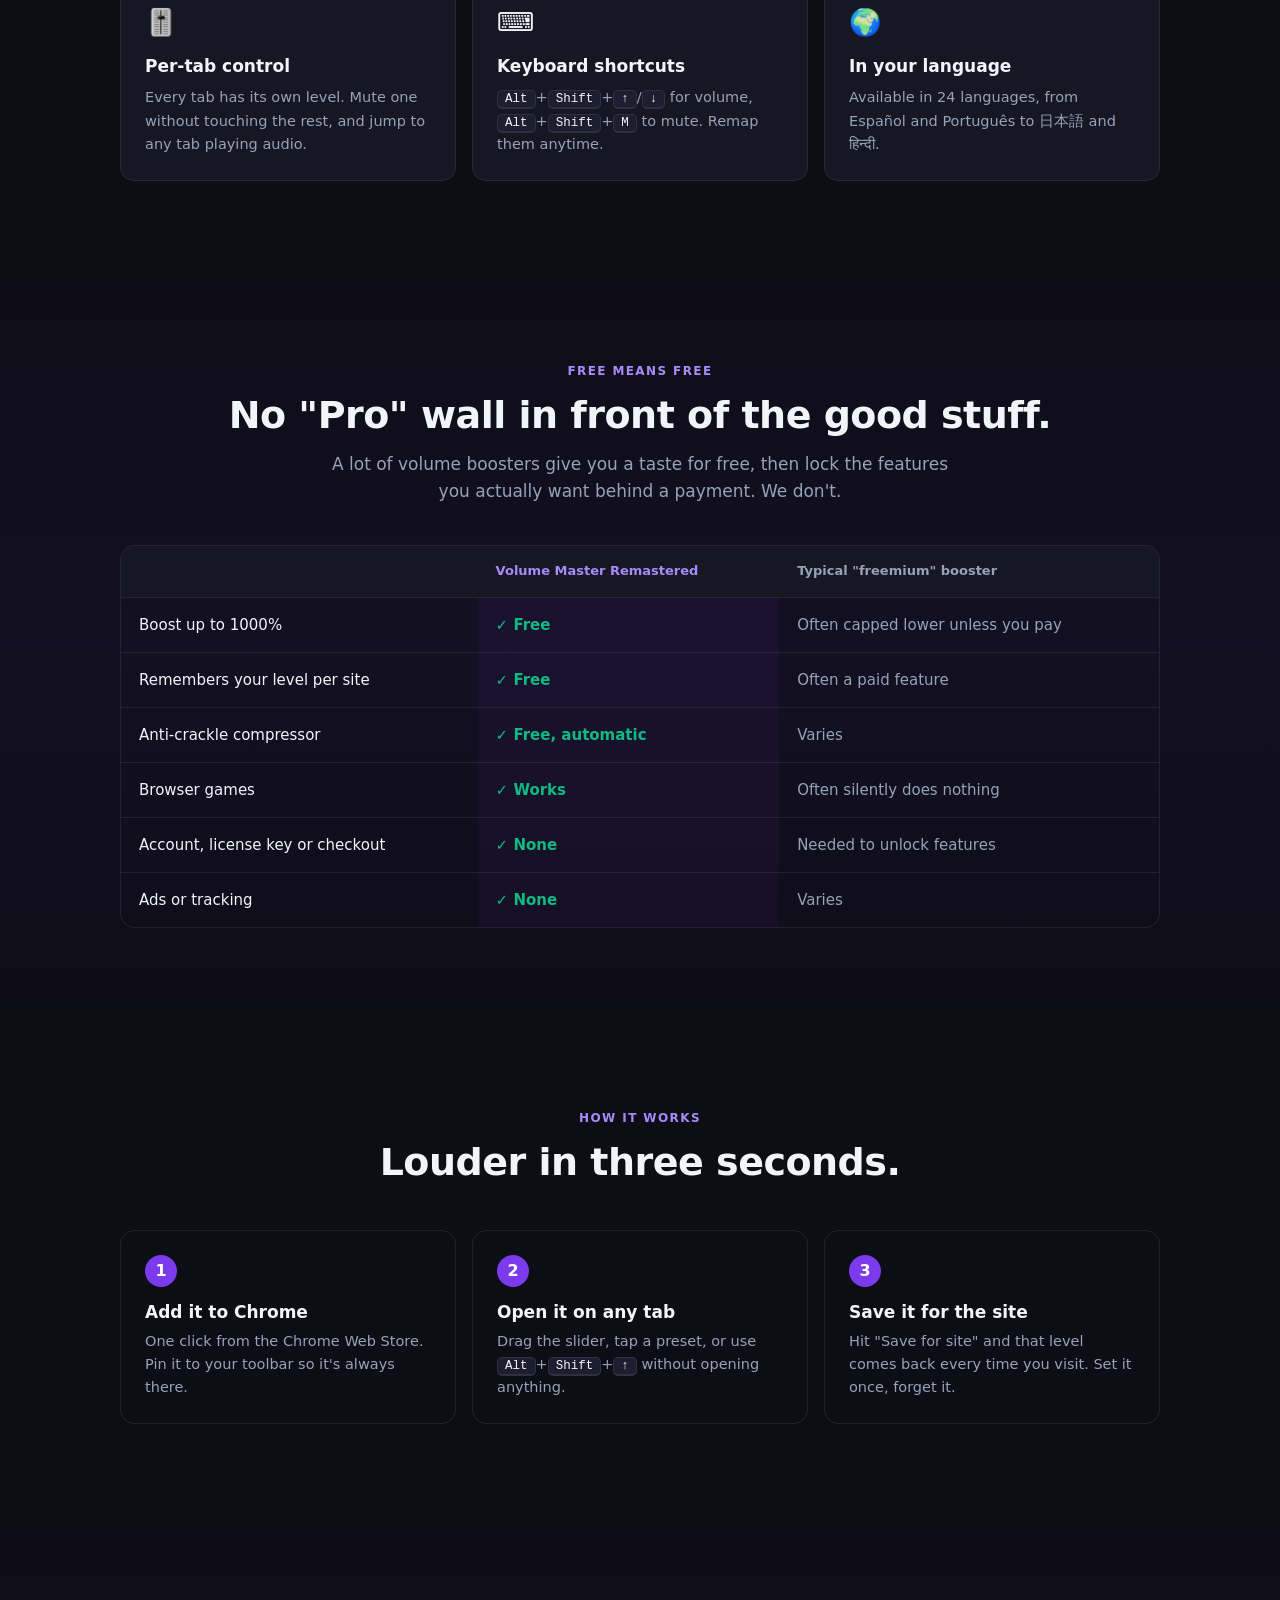
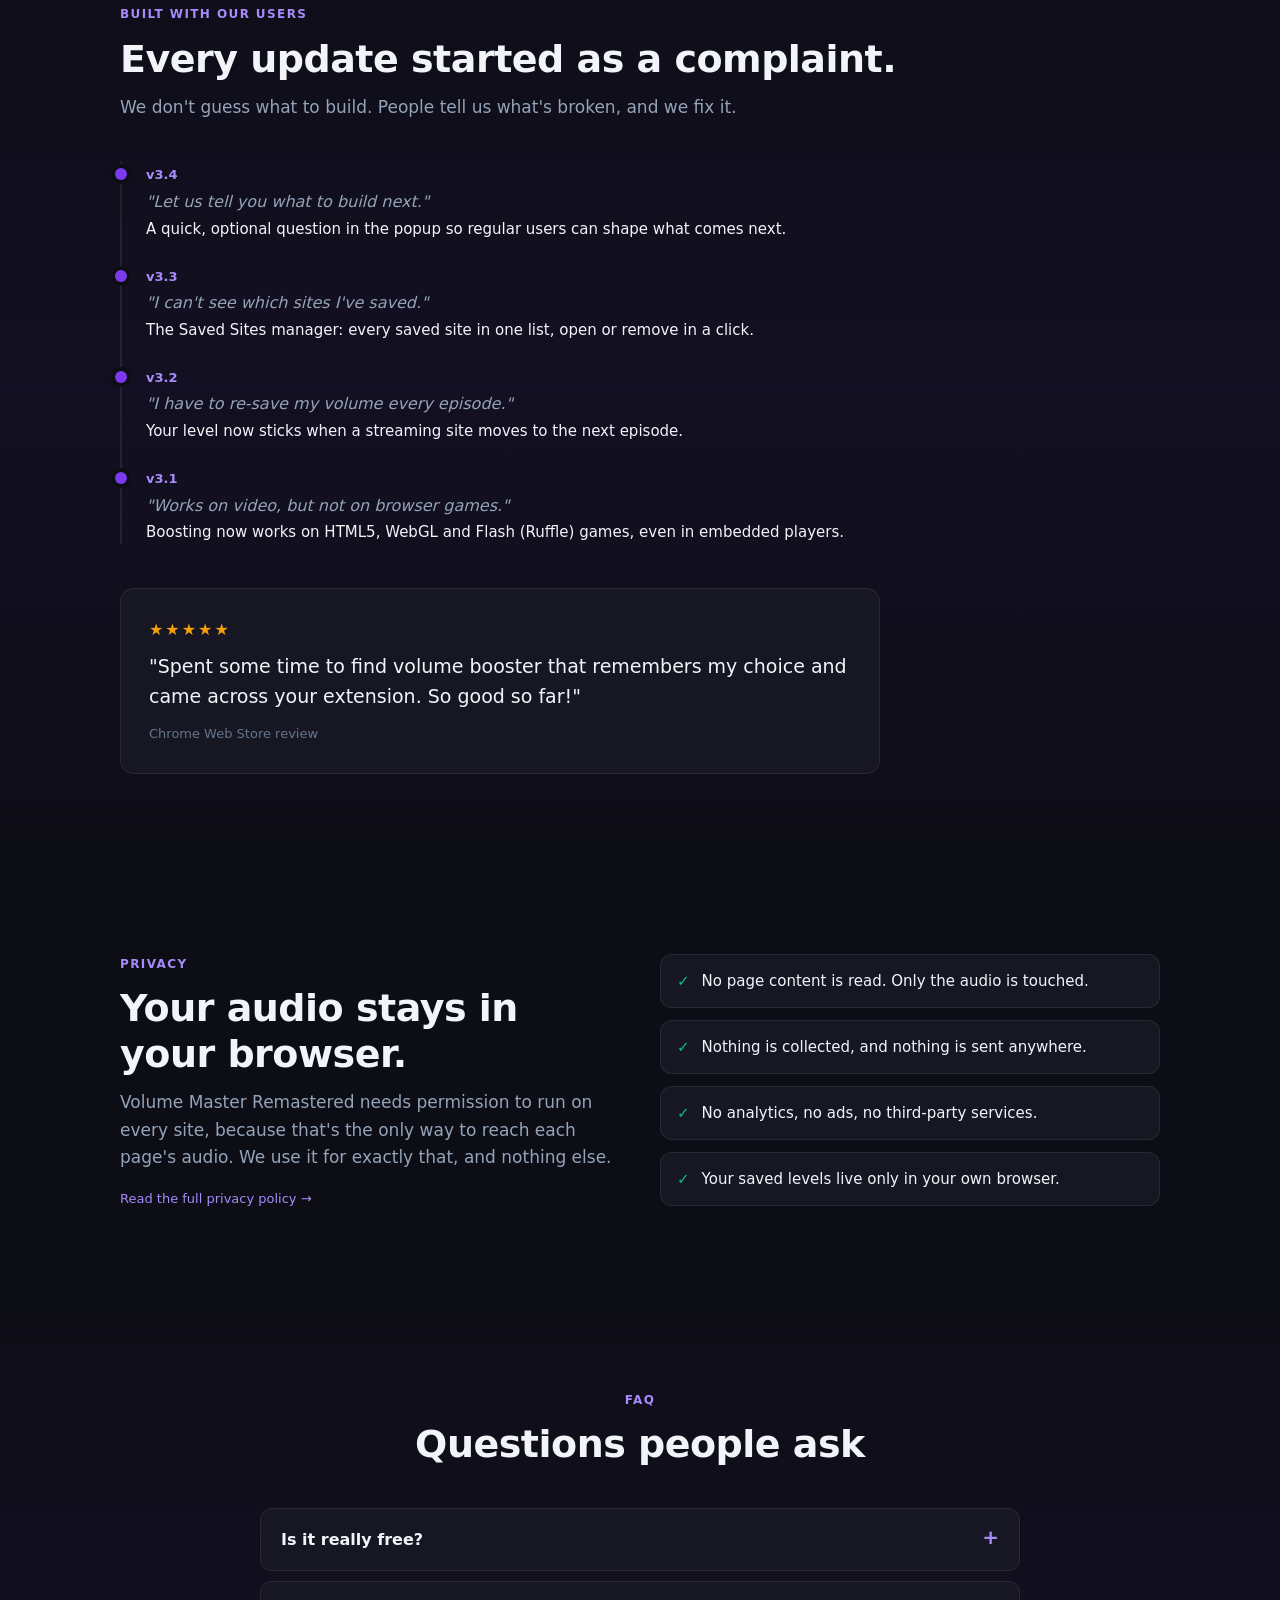
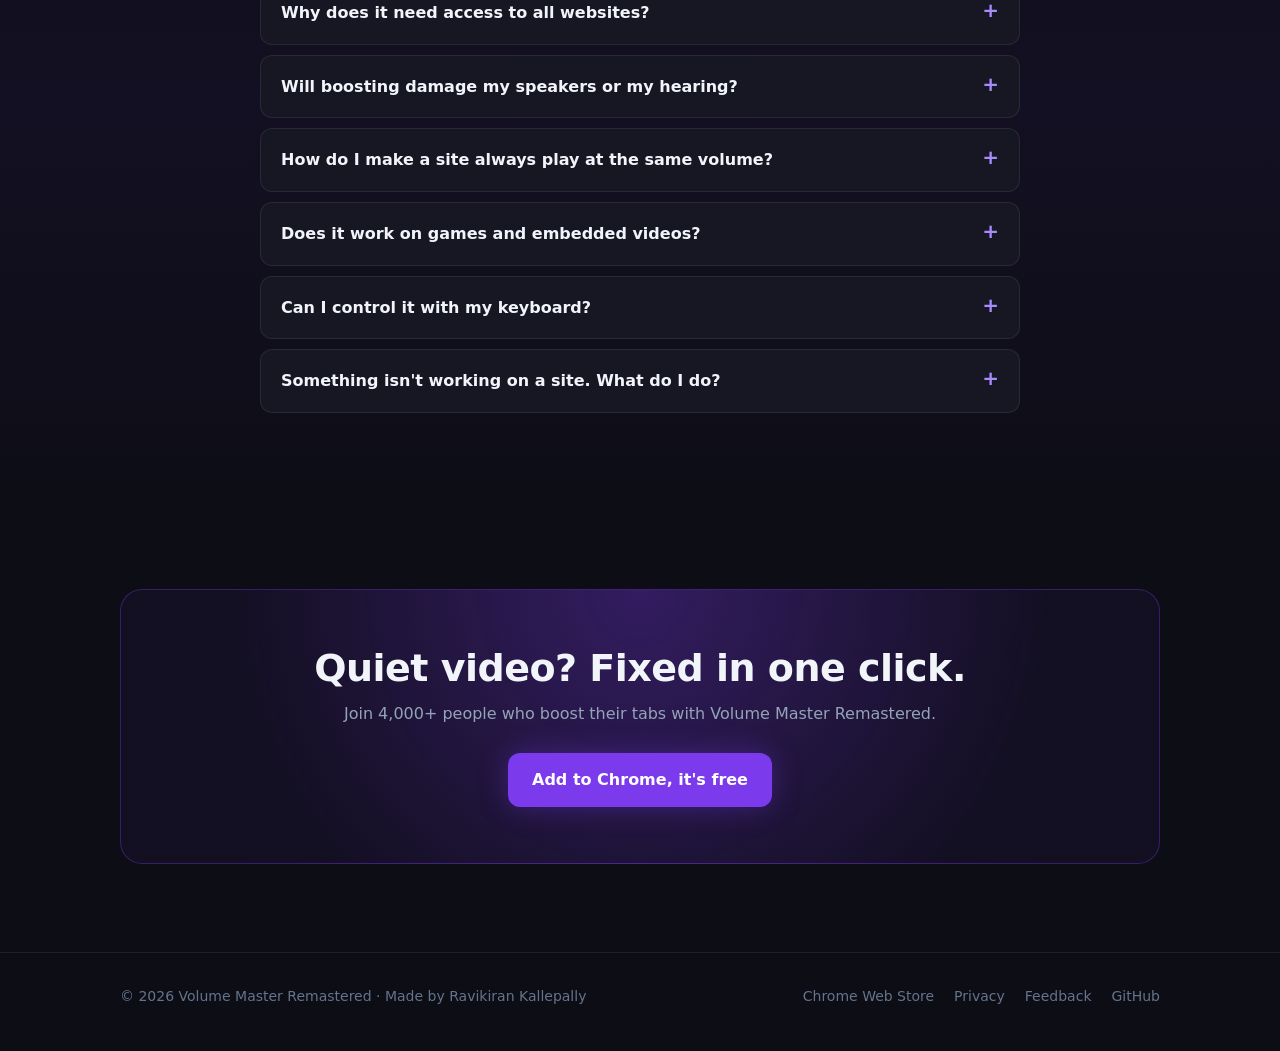
==== commit 01d5f3ce: "fix: use full name Volume Master Remastered on landing page Avoids confusion with the original Volum" ====
--- a/index.html
+++ b/index.html
@@ -85,6 +85,12 @@
   nav .wrap { display: flex; align-items: center; justify-content: space-between; height: 64px; }
   .logo { display: flex; align-items: center; gap: 10px; font-weight: 800; font-size: 17px; }
   .logo svg { color: var(--accent-2); }
+  .logo .remastered { color: var(--accent-2); font-weight: 600; }
+  .nav-links .btn { white-space: nowrap; }
+  @media (max-width: 420px) {
+    nav .logo { font-size: 14.5px; line-height: 1.25; }
+    nav .nav-links .btn { padding: 8px 12px; font-size: 13px; }
+  }
   .nav-links { display: flex; align-items: center; gap: 26px; font-size: 14px; color: var(--text-dim); }
   .nav-links a:hover { color: var(--text); }
   .nav-links .btn { padding: 9px 16px; font-size: 14px; color: #fff; }
@@ -257,7 +263,7 @@
       <svg width="22" height="22" viewBox="0 0 24 24" fill="currentColor" aria-hidden="true">
         <rect x="4" y="9" width="3.5" height="10" rx="1.75"/><rect x="10.25" y="5" width="3.5" height="14" rx="1.75"/><rect x="16.5" y="7.5" width="3.5" height="11.5" rx="1.75"/>
       </svg>
-      Volume Master
+      <span>Volume Master <span class="remastered">Remastered</span></span>
     </a>
     <div class="nav-links">
       <a href="#features">Features</a>
@@ -287,7 +293,7 @@
 
     <!-- Interactive replica of the real popup -->
     <div>
-      <div class="popup" aria-label="Volume Master popup preview">
+      <div class="popup" aria-label="Volume Master Remastered popup preview">
         <div class="popup-head">
           <span class="logo">
             <svg width="18" height="18" viewBox="0 0 24 24" fill="currentColor" aria-hidden="true">
@@ -402,7 +408,7 @@
     <div>
       <span class="eyebrow">Privacy</span>
       <h2>Your audio stays in your browser.</h2>
-      <p class="lead">Volume Master needs permission to run on every site, because that's the only way to reach each page's audio. We use it for exactly that, and nothing else.</p>
+      <p class="lead">Volume Master Remastered needs permission to run on every site, because that's the only way to reach each page's audio. We use it for exactly that, and nothing else.</p>
       <p class="fine" style="margin-top:18px"><a href="privacy.html" style="color:var(--accent-2)">Read the full privacy policy →</a></p>
     </div>
     <ul class="checks">
@@ -434,7 +440,7 @@
   <div class="wrap">
     <div class="box">
       <h2>Quiet video? Fixed in one click.</h2>
-      <p>Join 4,000+ people who boost their tabs with Volume Master.</p>
+      <p>Join 4,000+ people who boost their tabs with Volume Master Remastered.</p>
       <a class="btn btn-primary" href="https://chromewebstore.google.com/detail/fhlnjpnemdhhoejgdelndonecnbeolok">Add to Chrome, it's free</a>
     </div>
   </div>
